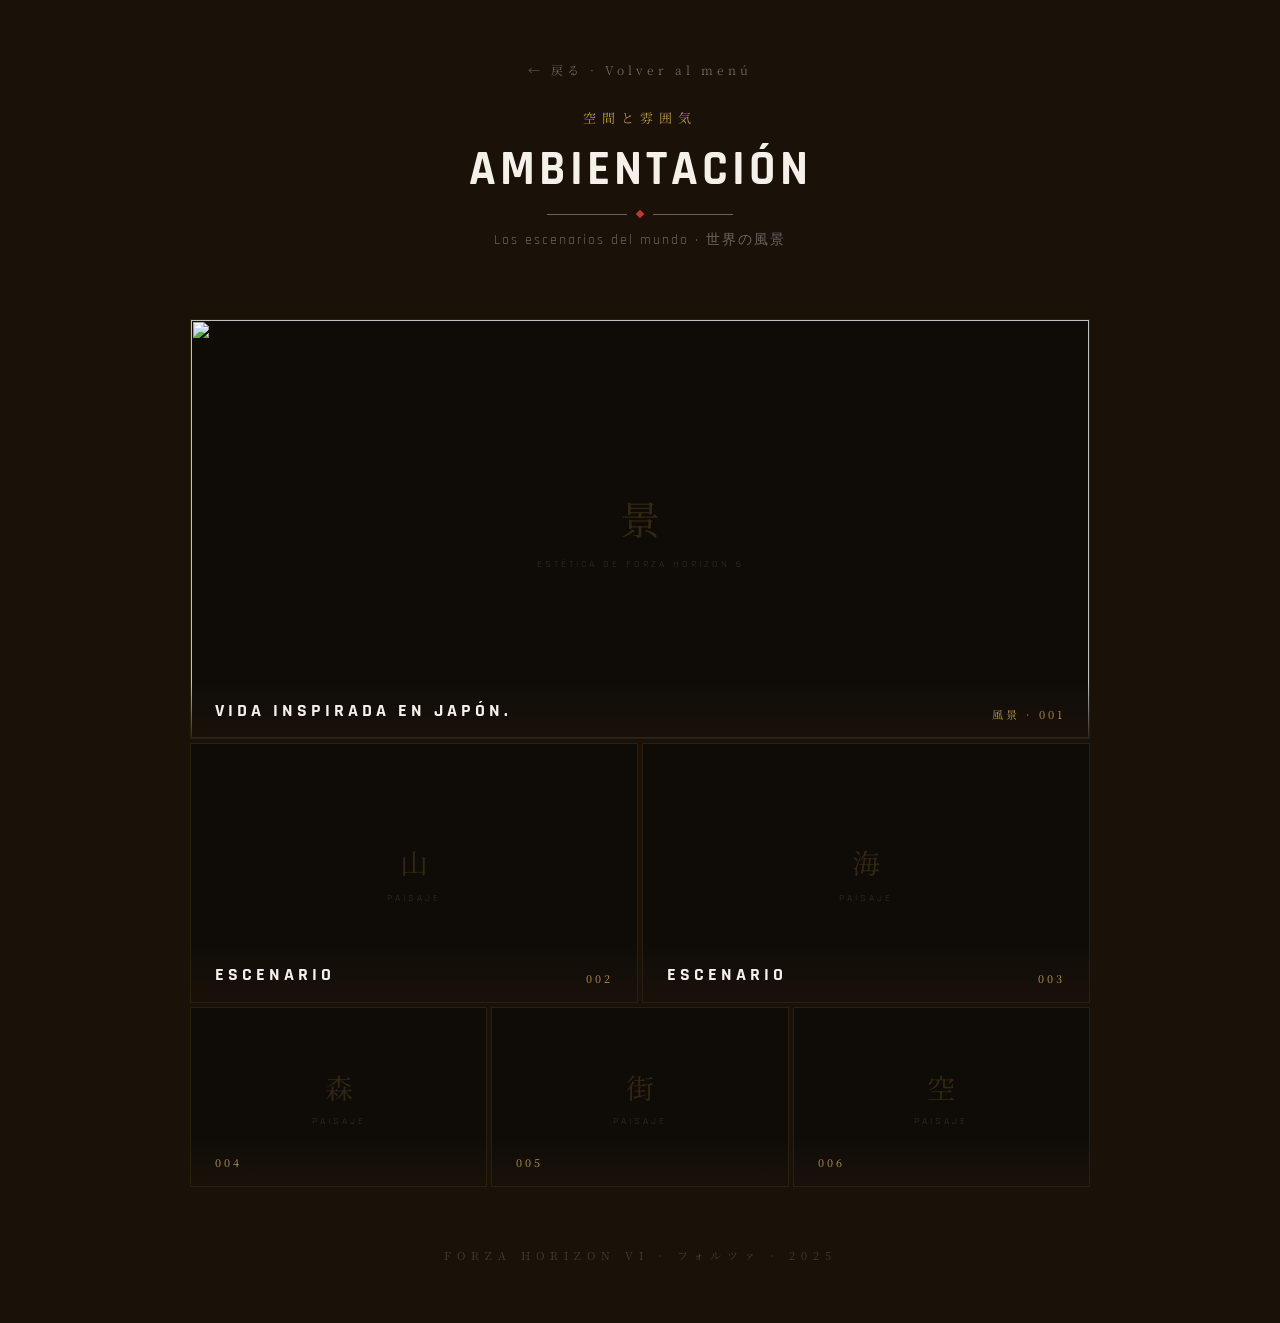
==== ambientacion.html @ 04dd10de "Subida de archivos nuevos y modificaciones en los archivos existentes para el proyecto de lenguaje d" ====
<!DOCTYPE html>
<html lang="es">
<head>
  <meta charset="UTF-8">
  <meta name="viewport" content="width=device-width, initial-scale=1.0">
  <title>Ambientación · Forza Horizon 6</title>
  <link href="https://fonts.googleapis.com/css2?family=Noto+Serif+JP:wght@300;400;700&family=Rajdhani:wght@500;700&display=swap" rel="stylesheet">

  <style>

    /* ── RESET BÁSICO ── */
    * {
      margin: 0;
      padding: 0;
      box-sizing: border-box;
    }

    /* ── VARIABLES DE COLOR ── */
    :root {
      --negro:  #1a1209;
      --papel:  #f5f0e8;
      --rojo:   #c0392b;
      --dorado: #b8963e;
      --gris:   #6b6560;
    }

    /* ── BODY ── */
    body {
      font-family: 'Rajdhani', sans-serif;
      background-color: var(--negro);
      min-height: 100vh;
      padding: 60px 20px;
    }

    /* ══════════════════════════════
       CABECERA
    ══════════════════════════════ */

    header {
      text-align: center;
      margin-bottom: 70px;
    }

    .volver {
      display: inline-block;
      font-family: 'Noto Serif JP', serif;
      font-size: 12px;
      letter-spacing: 4px;
      color: var(--gris);
      text-decoration: none;
      margin-bottom: 30px;
      transition: color 0.3s;
    }

    .volver:hover {
      color: var(--dorado);
    }

    .subtitulo-jp {
      font-family: 'Noto Serif JP', serif;
      font-size: 13px;
      letter-spacing: 6px;
      color: var(--dorado);
      margin-bottom: 12px;
    }

    h1 {
      font-size: 48px;
      font-weight: 700;
      letter-spacing: 4px;
      color: var(--papel);
      margin-bottom: 10px;
    }

    .divisor {
      display: flex;
      align-items: center;
      justify-content: center;
      gap: 10px;
      margin-bottom: 14px;
    }

    .divisor-linea {
      width: 80px;
      height: 1px;
      background-color: var(--gris);
    }

    .divisor-rombo {
      width: 6px;
      height: 6px;
      background-color: var(--rojo);
      transform: rotate(45deg);
    }

    .tagline {
      font-size: 14px;
      letter-spacing: 2px;
      color: var(--gris);
    }

    /* ══════════════════════════════
       GALERÍA DE PAISAJES

       Estructura:
       - Una foto grande arriba (ancho completo)
       - Debajo: grid de fotos medianas
       - Cada foto tiene un título encima
    ══════════════════════════════ */

    .galeria {
      max-width: 900px;
      margin: 0 auto;
      display: flex;
      flex-direction: column;
      gap: 4px;
    }

    /* ── Foto destacada (ocupa todo el ancho) ── */
    .foto-grande {
      width: 100%;
      height: 420px;
      background-color: #0f0c08;
      border: 1px solid rgba(184, 150, 62, 0.15);
      display: flex;
      flex-direction: column;
      align-items: center;
      justify-content: center;
      gap: 12px;
      overflow: hidden;
      position: relative;
      transition: border-color 0.3s;
    }

    .foto-grande img {
        width: 100%;
        height: 100%;
        object-fit: cover;
        position: absolute;
        top: 0;
        left: 0;
    }
    .foto-grande:hover {
      border-color: rgba(184, 150, 62, 0.4);
    }

    /* Para imagen real: <img src="paisaje.jpg"> dentro de .foto-grande */
    .foto-grande img,
    .foto-media img,
    .foto-pequeña img {
      width: 100%;
      height: 100%;
      object-fit: cover;
    }

    /* Etiqueta superpuesta sobre la foto grande */
    .foto-etiqueta {
      position: absolute;
      bottom: 0;
      left: 0;
      right: 0;
      padding: 16px 24px;
      /* Gradiente oscuro para que se lea el texto sobre la foto */
      background: linear-gradient(to top, rgba(26, 18, 9, 0.9), transparent);
      display: flex;
      align-items: flex-end;
      justify-content: space-between;
    }

    .foto-titulo {
      font-size: 18px;
      font-weight: 700;
      letter-spacing: 4px;
      color: var(--papel);
      text-transform: uppercase;
    }

    .foto-titulo-jp {
      font-family: 'Noto Serif JP', serif;
      font-size: 11px;
      letter-spacing: 3px;
      color: var(--dorado);
    }

    /* ── Grid de fotos medianas (2 columnas) ── */
    .fila-doble {
      display: grid;
      grid-template-columns: 1fr 1fr;
      gap: 4px;
    }

    .foto-media {
      height: 260px;
      background-color: #0f0c08;
      border: 1px solid rgba(184, 150, 62, 0.15);
      display: flex;
      flex-direction: column;
      align-items: center;
      justify-content: center;
      gap: 10px;
      overflow: hidden;
      position: relative;
      transition: border-color 0.3s;
    }

    .foto-media:hover {
      border-color: rgba(184, 150, 62, 0.4);
    }

    /* ── Grid de fotos pequeñas (3 columnas) ── */
    .fila-triple {
      display: grid;
      grid-template-columns: 1fr 1fr 1fr;
      gap: 4px;
    }

    .foto-pequeña {
      height: 180px;
      background-color: #0f0c08;
      border: 1px solid rgba(184, 150, 62, 0.15);
      display: flex;
      flex-direction: column;
      align-items: center;
      justify-content: center;
      gap: 8px;
      overflow: hidden;
      position: relative;
      transition: border-color 0.3s;
    }

    .foto-pequeña:hover {
      border-color: rgba(184, 150, 62, 0.4);
    }

    /* ── Placeholders (se eliminan cuando pongas imagen real) ── */
    .placeholder-kanji {
      font-family: 'Noto Serif JP', serif;
      font-size: 40px;
      color: rgba(184, 150, 62, 0.2);
    }

    .foto-media .placeholder-kanji,
    .foto-pequeña .placeholder-kanji {
      font-size: 28px;
    }

    .placeholder-texto {
      font-size: 10px;
      letter-spacing: 3px;
      color: rgba(245, 240, 232, 0.15);
      text-transform: uppercase;
    }

    /* ══════════════════════════════
       PIE DE PÁGINA
    ══════════════════════════════ */

    footer {
      text-align: center;
      margin-top: 60px;
      font-family: 'Noto Serif JP', serif;
      font-size: 11px;
      letter-spacing: 6px;
      color: rgba(107, 101, 96, 0.5);
    }

  </style>
</head>
<body>

  <!-- ── CABECERA ── -->
  <header>
    <a class="volver" href="menu.html">← 戻る · Volver al menú</a>
    <p class="subtitulo-jp">空間と雰囲気</p>
    <h1>AMBIENTACIÓN</h1>
    <div class="divisor">
      <div class="divisor-linea"></div>
      <div class="divisor-rombo"></div>
      <div class="divisor-linea"></div>
    </div>
    <p class="tagline">Los escenarios del mundo · 世界の風景</p>
  </header>

  <!-- ── GALERÍA ── -->
  <div class="galeria">

    <!-- FOTO GRANDE DESTACADA -->
    <div class="foto-grande">
      <img src="/resources/PreviewCover_Ambientacion.jpg">
      <span class="placeholder-kanji">景</span>
      <span class="placeholder-texto">Estética de Forza Horizon 6</span>
      <div class="foto-etiqueta">
        <span class="foto-titulo">Vida inspirada en japón.</span>
        <span class="foto-titulo-jp">風景 · 001</span>
      </div>
    </div>

    <!-- FILA DE DOS FOTOS MEDIANAS -->
    <div class="fila-doble">

      <div class="foto-media">
        <span class="placeholder-kanji">山</span>
        <span class="placeholder-texto">Paisaje</span>
        <div class="foto-etiqueta">
          <span class="foto-titulo">Escenario</span>
          <span class="foto-titulo-jp">002</span>
        </div>
      </div>

      <div class="foto-media">
        <span class="placeholder-kanji">海</span>
        <span class="placeholder-texto">Paisaje</span>
        <div class="foto-etiqueta">
          <span class="foto-titulo">Escenario</span>
          <span class="foto-titulo-jp">003</span>
        </div>
      </div>

    </div>

    <!-- FILA DE TRES FOTOS PEQUEÑAS -->
    <div class="fila-triple">

      <div class="foto-pequeña">
        <span class="placeholder-kanji">森</span>
        <span class="placeholder-texto">Paisaje</span>
        <div class="foto-etiqueta">
          <span class="foto-titulo-jp">004</span>
        </div>
      </div>

      <div class="foto-pequeña">
        <span class="placeholder-kanji">街</span>
        <span class="placeholder-texto">Paisaje</span>
        <div class="foto-etiqueta">
          <span class="foto-titulo-jp">005</span>
        </div>
      </div>

      <div class="foto-pequeña">
        <span class="placeholder-kanji">空</span>
        <span class="placeholder-texto">Paisaje</span>
        <div class="foto-etiqueta">
          <span class="foto-titulo-jp">006</span>
        </div>
      </div>

    </div>

  </div>

  <!-- ── PIE ── -->
  <footer>FORZA HORIZON VI · フォルツァ · 2025</footer>

</body>
</html>
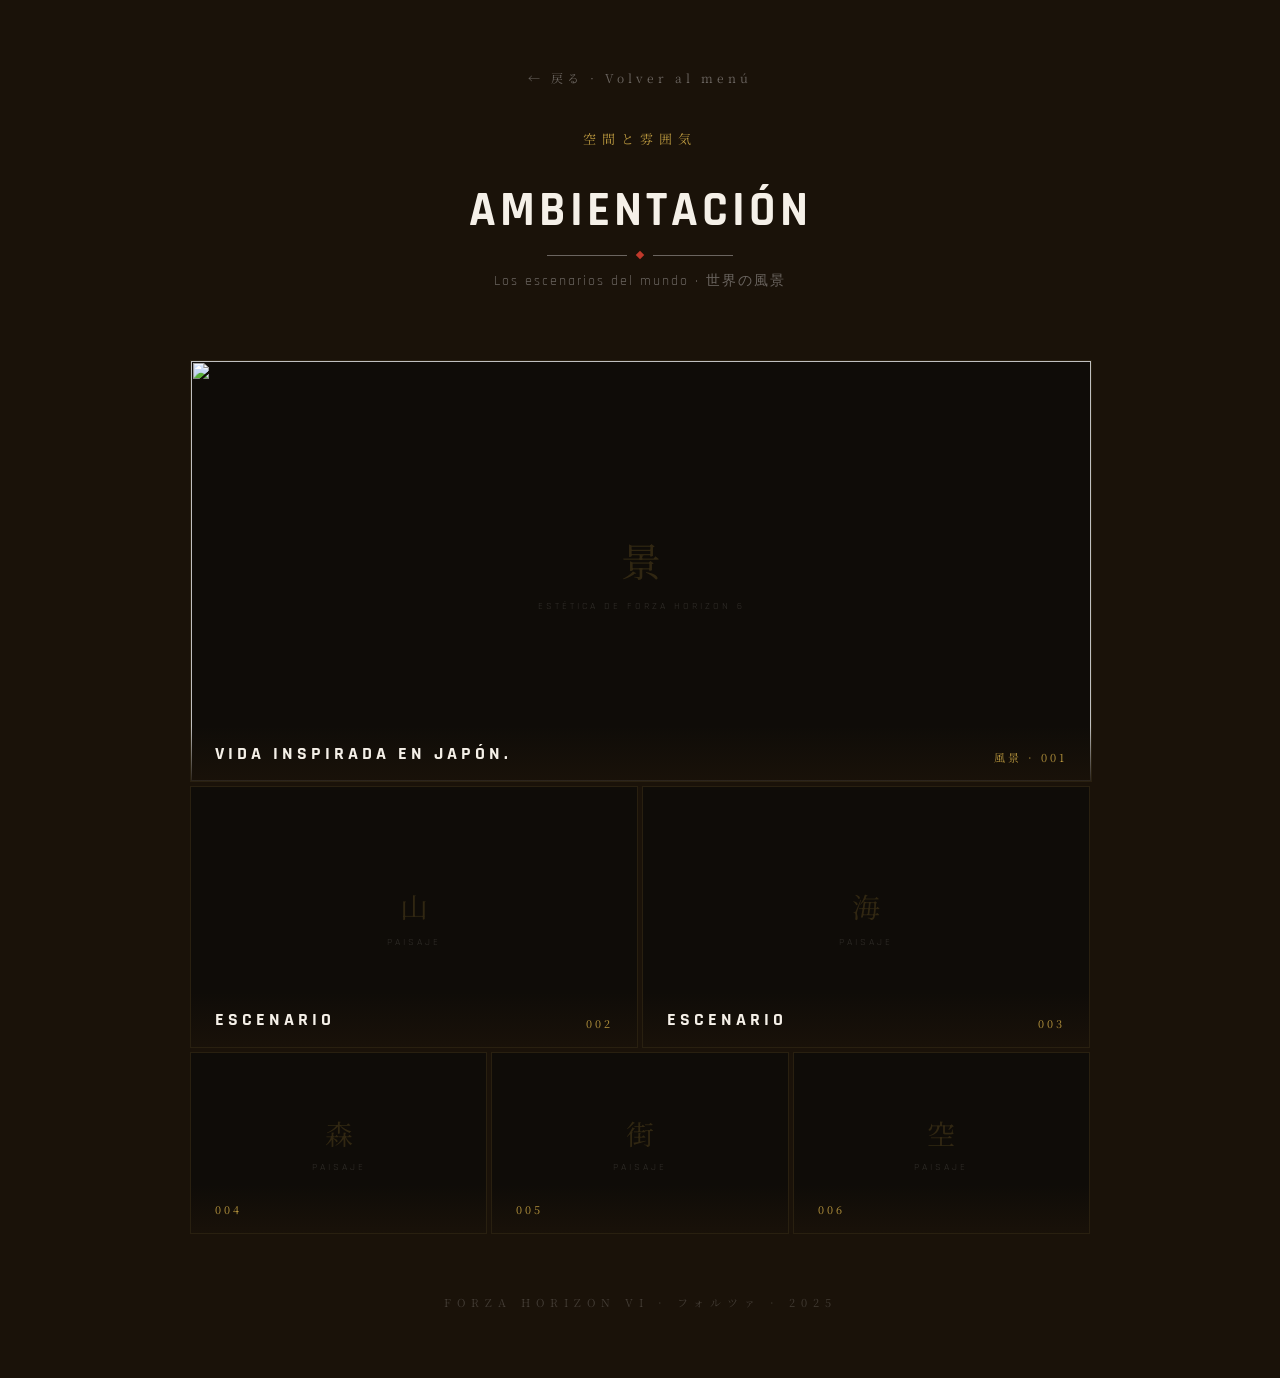
==== commit 0df3a40a: "Pongo el estilo" ====
--- a/ambientacion.html
+++ b/ambientacion.html
@@ -5,266 +5,10 @@
   <meta name="viewport" content="width=device-width, initial-scale=1.0">
   <title>Ambientación · Forza Horizon 6</title>
   <link href="https://fonts.googleapis.com/css2?family=Noto+Serif+JP:wght@300;400;700&family=Rajdhani:wght@500;700&display=swap" rel="stylesheet">
+  
+  <!-- *** ESTILOS: ambientacion.css *** -->
+  <link rel="stylesheet" href="ambientacion.css">
 
-  <style>
-
-    /* ── RESET BÁSICO ── */
-    * {
-      margin: 0;
-      padding: 0;
-      box-sizing: border-box;
-    }
-
-    /* ── VARIABLES DE COLOR ── */
-    :root {
-      --negro:  #1a1209;
-      --papel:  #f5f0e8;
-      --rojo:   #c0392b;
-      --dorado: #b8963e;
-      --gris:   #6b6560;
-    }
-
-    /* ── BODY ── */
-    body {
-      font-family: 'Rajdhani', sans-serif;
-      background-color: var(--negro);
-      min-height: 100vh;
-      padding: 60px 20px;
-    }
-
-    /* ══════════════════════════════
-       CABECERA
-    ══════════════════════════════ */
-
-    header {
-      text-align: center;
-      margin-bottom: 70px;
-    }
-
-    .volver {
-      display: inline-block;
-      font-family: 'Noto Serif JP', serif;
-      font-size: 12px;
-      letter-spacing: 4px;
-      color: var(--gris);
-      text-decoration: none;
-      margin-bottom: 30px;
-      transition: color 0.3s;
-    }
-
-    .volver:hover {
-      color: var(--dorado);
-    }
-
-    .subtitulo-jp {
-      font-family: 'Noto Serif JP', serif;
-      font-size: 13px;
-      letter-spacing: 6px;
-      color: var(--dorado);
-      margin-bottom: 12px;
-    }
-
-    h1 {
-      font-size: 48px;
-      font-weight: 700;
-      letter-spacing: 4px;
-      color: var(--papel);
-      margin-bottom: 10px;
-    }
-
-    .divisor {
-      display: flex;
-      align-items: center;
-      justify-content: center;
-      gap: 10px;
-      margin-bottom: 14px;
-    }
-
-    .divisor-linea {
-      width: 80px;
-      height: 1px;
-      background-color: var(--gris);
-    }
-
-    .divisor-rombo {
-      width: 6px;
-      height: 6px;
-      background-color: var(--rojo);
-      transform: rotate(45deg);
-    }
-
-    .tagline {
-      font-size: 14px;
-      letter-spacing: 2px;
-      color: var(--gris);
-    }
-
-    /* ══════════════════════════════
-       GALERÍA DE PAISAJES
-
-       Estructura:
-       - Una foto grande arriba (ancho completo)
-       - Debajo: grid de fotos medianas
-       - Cada foto tiene un título encima
-    ══════════════════════════════ */
-
-    .galeria {
-      max-width: 900px;
-      margin: 0 auto;
-      display: flex;
-      flex-direction: column;
-      gap: 4px;
-    }
-
-    /* ── Foto destacada (ocupa todo el ancho) ── */
-    .foto-grande {
-      width: 100%;
-      height: 420px;
-      background-color: #0f0c08;
-      border: 1px solid rgba(184, 150, 62, 0.15);
-      display: flex;
-      flex-direction: column;
-      align-items: center;
-      justify-content: center;
-      gap: 12px;
-      overflow: hidden;
-      position: relative;
-      transition: border-color 0.3s;
-    }
-
-    .foto-grande img {
-        width: 100%;
-        height: 100%;
-        object-fit: cover;
-        position: absolute;
-        top: 0;
-        left: 0;
-    }
-    .foto-grande:hover {
-      border-color: rgba(184, 150, 62, 0.4);
-    }
-
-    /* Para imagen real: <img src="paisaje.jpg"> dentro de .foto-grande */
-    .foto-grande img,
-    .foto-media img,
-    .foto-pequeña img {
-      width: 100%;
-      height: 100%;
-      object-fit: cover;
-    }
-
-    /* Etiqueta superpuesta sobre la foto grande */
-    .foto-etiqueta {
-      position: absolute;
-      bottom: 0;
-      left: 0;
-      right: 0;
-      padding: 16px 24px;
-      /* Gradiente oscuro para que se lea el texto sobre la foto */
-      background: linear-gradient(to top, rgba(26, 18, 9, 0.9), transparent);
-      display: flex;
-      align-items: flex-end;
-      justify-content: space-between;
-    }
-
-    .foto-titulo {
-      font-size: 18px;
-      font-weight: 700;
-      letter-spacing: 4px;
-      color: var(--papel);
-      text-transform: uppercase;
-    }
-
-    .foto-titulo-jp {
-      font-family: 'Noto Serif JP', serif;
-      font-size: 11px;
-      letter-spacing: 3px;
-      color: var(--dorado);
-    }
-
-    /* ── Grid de fotos medianas (2 columnas) ── */
-    .fila-doble {
-      display: grid;
-      grid-template-columns: 1fr 1fr;
-      gap: 4px;
-    }
-
-    .foto-media {
-      height: 260px;
-      background-color: #0f0c08;
-      border: 1px solid rgba(184, 150, 62, 0.15);
-      display: flex;
-      flex-direction: column;
-      align-items: center;
-      justify-content: center;
-      gap: 10px;
-      overflow: hidden;
-      position: relative;
-      transition: border-color 0.3s;
-    }
-
-    .foto-media:hover {
-      border-color: rgba(184, 150, 62, 0.4);
-    }
-
-    /* ── Grid de fotos pequeñas (3 columnas) ── */
-    .fila-triple {
-      display: grid;
-      grid-template-columns: 1fr 1fr 1fr;
-      gap: 4px;
-    }
-
-    .foto-pequeña {
-      height: 180px;
-      background-color: #0f0c08;
-      border: 1px solid rgba(184, 150, 62, 0.15);
-      display: flex;
-      flex-direction: column;
-      align-items: center;
-      justify-content: center;
-      gap: 8px;
-      overflow: hidden;
-      position: relative;
-      transition: border-color 0.3s;
-    }
-
-    .foto-pequeña:hover {
-      border-color: rgba(184, 150, 62, 0.4);
-    }
-
-    /* ── Placeholders (se eliminan cuando pongas imagen real) ── */
-    .placeholder-kanji {
-      font-family: 'Noto Serif JP', serif;
-      font-size: 40px;
-      color: rgba(184, 150, 62, 0.2);
-    }
-
-    .foto-media .placeholder-kanji,
-    .foto-pequeña .placeholder-kanji {
-      font-size: 28px;
-    }
-
-    .placeholder-texto {
-      font-size: 10px;
-      letter-spacing: 3px;
-      color: rgba(245, 240, 232, 0.15);
-      text-transform: uppercase;
-    }
-
-    /* ══════════════════════════════
-       PIE DE PÁGINA
-    ══════════════════════════════ */
-
-    footer {
-      text-align: center;
-      margin-top: 60px;
-      font-family: 'Noto Serif JP', serif;
-      font-size: 11px;
-      letter-spacing: 6px;
-      color: rgba(107, 101, 96, 0.5);
-    }
-
-  </style>
 </head>
 <body>
 
--- a/ambientacion.css
+++ b/ambientacion.css
@@ -0,0 +1,259 @@
+  <style>
+
+    /* ── RESET BÁSICO ── */
+    * {
+      margin: 0;
+      padding: 0;
+      box-sizing: border-box;
+    }
+
+    /* ── VARIABLES DE COLOR ── */
+    :root {
+      --negro:  #1a1209;
+      --papel:  #f5f0e8;
+      --rojo:   #c0392b;
+      --dorado: #b8963e;
+      --gris:   #6b6560;
+    }
+
+    /* ── BODY ── */
+    body {
+      font-family: 'Rajdhani', sans-serif;
+      background-color: var(--negro);
+      min-height: 100vh;
+      padding: 60px 20px;
+    }
+
+    /* ══════════════════════════════
+       CABECERA
+    ══════════════════════════════ */
+
+    header {
+      text-align: center;
+      margin-bottom: 70px;
+    }
+
+    .volver {
+      display: inline-block;
+      font-family: 'Noto Serif JP', serif;
+      font-size: 12px;
+      letter-spacing: 4px;
+      color: var(--gris);
+      text-decoration: none;
+      margin-bottom: 30px;
+      transition: color 0.3s;
+    }
+
+    .volver:hover {
+      color: var(--dorado);
+    }
+
+    .subtitulo-jp {
+      font-family: 'Noto Serif JP', serif;
+      font-size: 13px;
+      letter-spacing: 6px;
+      color: var(--dorado);
+      margin-bottom: 12px;
+    }
+
+    h1 {
+      font-size: 48px;
+      font-weight: 700;
+      letter-spacing: 4px;
+      color: var(--papel);
+      margin-bottom: 10px;
+    }
+
+    .divisor {
+      display: flex;
+      align-items: center;
+      justify-content: center;
+      gap: 10px;
+      margin-bottom: 14px;
+    }
+
+    .divisor-linea {
+      width: 80px;
+      height: 1px;
+      background-color: var(--gris);
+    }
+
+    .divisor-rombo {
+      width: 6px;
+      height: 6px;
+      background-color: var(--rojo);
+      transform: rotate(45deg);
+    }
+
+    .tagline {
+      font-size: 14px;
+      letter-spacing: 2px;
+      color: var(--gris);
+    }
+
+    /* ══════════════════════════════
+       GALERÍA DE PAISAJES
+
+       Estructura:
+       - Una foto grande arriba (ancho completo)
+       - Debajo: grid de fotos medianas
+       - Cada foto tiene un título encima
+    ══════════════════════════════ */
+
+    .galeria {
+      max-width: 900px;
+      margin: 0 auto;
+      display: flex;
+      flex-direction: column;
+      gap: 4px;
+    }
+
+    /* ── Foto destacada (ocupa todo el ancho) ── */
+    .foto-grande {
+      width: 100%;
+      height: 420px;
+      background-color: #0f0c08;
+      border: 1px solid rgba(184, 150, 62, 0.15);
+      display: flex;
+      flex-direction: column;
+      align-items: center;
+      justify-content: center;
+      gap: 12px;
+      overflow: hidden;
+      position: relative;
+      transition: border-color 0.3s;
+    }
+
+    .foto-grande img {
+        width: 100%;
+        height: 100%;
+        object-fit: cover;
+        position: absolute;
+        top: 0;
+        left: 0;
+    }
+    .foto-grande:hover {
+      border-color: rgba(184, 150, 62, 0.4);
+    }
+
+    /* Para imagen real: <img src="paisaje.jpg"> dentro de .foto-grande */
+    .foto-grande img,
+    .foto-media img,
+    .foto-pequeña img {
+      width: 100%;
+      height: 100%;
+      object-fit: cover;
+    }
+
+    /* Etiqueta superpuesta sobre la foto grande */
+    .foto-etiqueta {
+      position: absolute;
+      bottom: 0;
+      left: 0;
+      right: 0;
+      padding: 16px 24px;
+      /* Gradiente oscuro para que se lea el texto sobre la foto */
+      background: linear-gradient(to top, rgba(26, 18, 9, 0.9), transparent);
+      display: flex;
+      align-items: flex-end;
+      justify-content: space-between;
+    }
+
+    .foto-titulo {
+      font-size: 18px;
+      font-weight: 700;
+      letter-spacing: 4px;
+      color: var(--papel);
+      text-transform: uppercase;
+    }
+
+    .foto-titulo-jp {
+      font-family: 'Noto Serif JP', serif;
+      font-size: 11px;
+      letter-spacing: 3px;
+      color: var(--dorado);
+    }
+
+    /* ── Grid de fotos medianas (2 columnas) ── */
+    .fila-doble {
+      display: grid;
+      grid-template-columns: 1fr 1fr;
+      gap: 4px;
+    }
+
+    .foto-media {
+      height: 260px;
+      background-color: #0f0c08;
+      border: 1px solid rgba(184, 150, 62, 0.15);
+      display: flex;
+      flex-direction: column;
+      align-items: center;
+      justify-content: center;
+      gap: 10px;
+      overflow: hidden;
+      position: relative;
+      transition: border-color 0.3s;
+    }
+
+    .foto-media:hover {
+      border-color: rgba(184, 150, 62, 0.4);
+    }
+
+    /* ── Grid de fotos pequeñas (3 columnas) ── */
+    .fila-triple {
+      display: grid;
+      grid-template-columns: 1fr 1fr 1fr;
+      gap: 4px;
+    }
+
+    .foto-pequeña {
+      height: 180px;
+      background-color: #0f0c08;
+      border: 1px solid rgba(184, 150, 62, 0.15);
+      display: flex;
+      flex-direction: column;
+      align-items: center;
+      justify-content: center;
+      gap: 8px;
+      overflow: hidden;
+      position: relative;
+      transition: border-color 0.3s;
+    }
+
+    .foto-pequeña:hover {
+      border-color: rgba(184, 150, 62, 0.4);
+    }
+
+    /* ── Placeholders (se eliminan cuando pongas imagen real) ── */
+    .placeholder-kanji {
+      font-family: 'Noto Serif JP', serif;
+      font-size: 40px;
+      color: rgba(184, 150, 62, 0.2);
+    }
+
+    .foto-media .placeholder-kanji,
+    .foto-pequeña .placeholder-kanji {
+      font-size: 28px;
+    }
+
+    .placeholder-texto {
+      font-size: 10px;
+      letter-spacing: 3px;
+      color: rgba(245, 240, 232, 0.15);
+      text-transform: uppercase;
+    }
+
+    /* ══════════════════════════════
+       PIE DE PÁGINA
+    ══════════════════════════════ */
+
+    footer {
+      text-align: center;
+      margin-top: 60px;
+      font-family: 'Noto Serif JP', serif;
+      font-size: 11px;
+      letter-spacing: 6px;
+      color: rgba(107, 101, 96, 0.5);
+    }
+
+  </style>
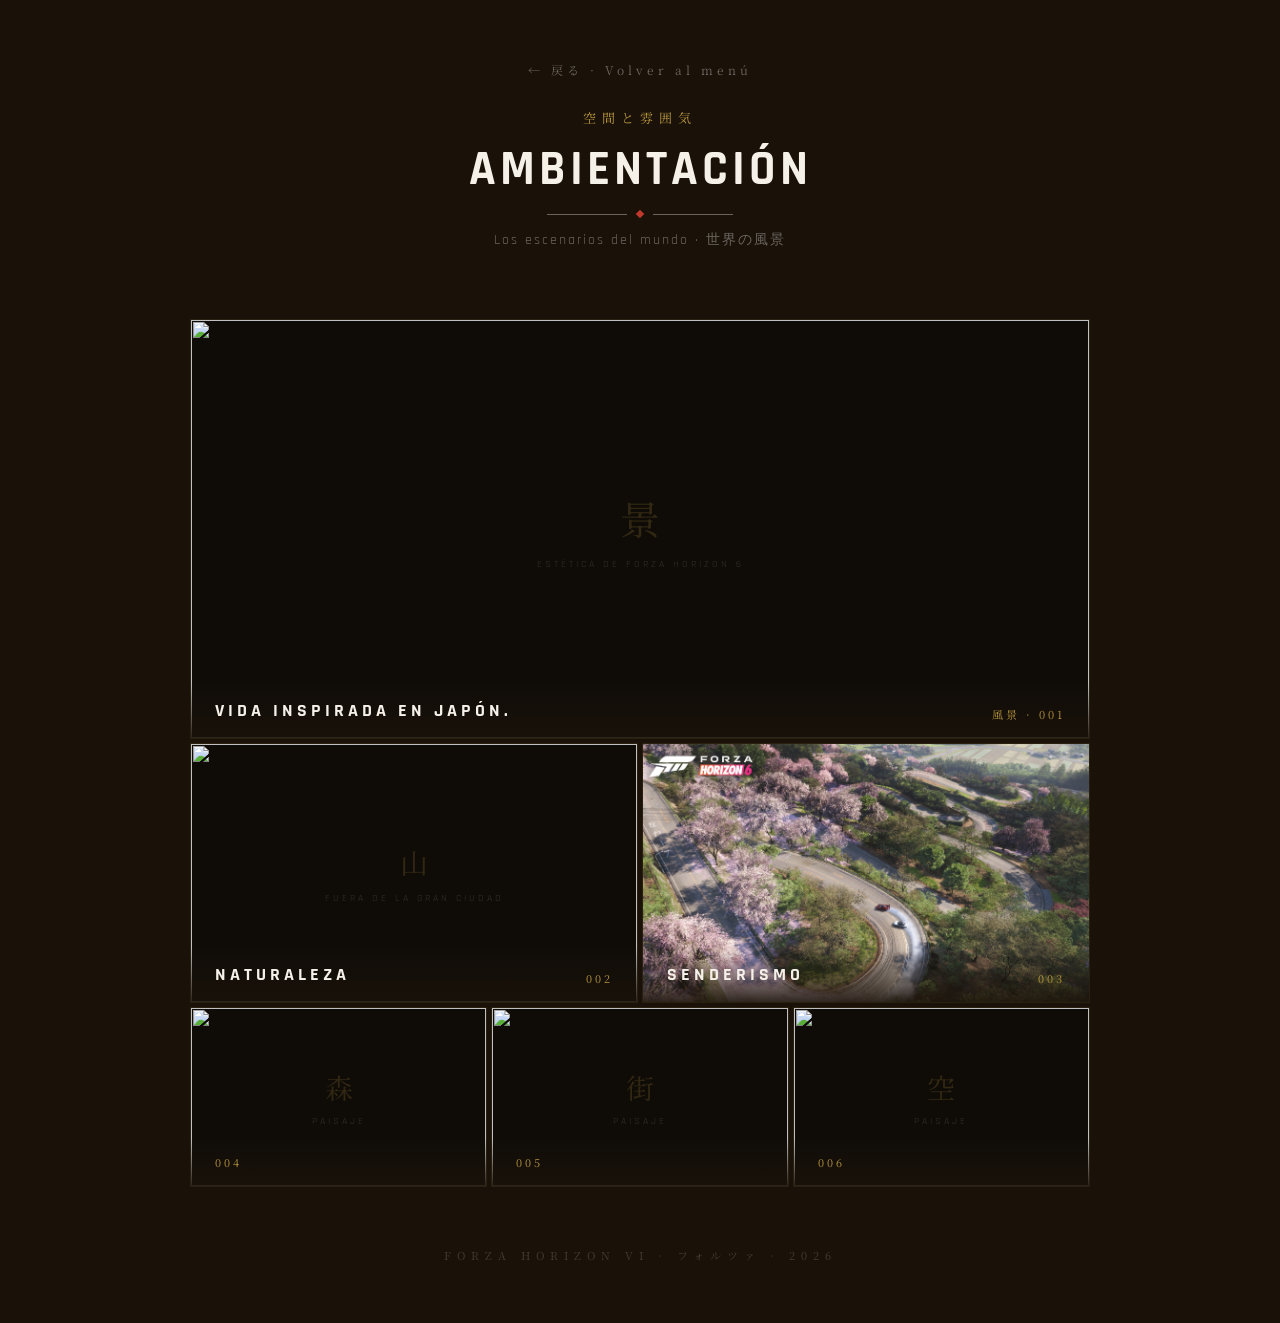
==== commit 41e29ebf: "Archivo de ambientación para Forza Horizon VI agregado, con nuevas imágenes de paisajes y calles, y " ====
--- a/ambientacion.html
+++ b/ambientacion.html
@@ -5,10 +5,276 @@
   <meta name="viewport" content="width=device-width, initial-scale=1.0">
   <title>Ambientación · Forza Horizon 6</title>
   <link href="https://fonts.googleapis.com/css2?family=Noto+Serif+JP:wght@300;400;700&family=Rajdhani:wght@500;700&display=swap" rel="stylesheet">
-  
-  <!-- *** ESTILOS: ambientacion.css *** -->
-  <link rel="stylesheet" href="ambientacion.css">
-
+
+  <style>
+
+    /* ── RESET BÁSICO ── */
+    * {
+      margin: 0;
+      padding: 0;
+      box-sizing: border-box;
+    }
+
+    /* ── VARIABLES DE COLOR ── */
+    :root {
+      --negro:  #1a1209;
+      --papel:  #f5f0e8;
+      --rojo:   #c0392b;
+      --dorado: #b8963e;
+      --gris:   #6b6560;
+    }
+
+    /* ── BODY ── */
+    body {
+      font-family: 'Rajdhani', sans-serif;
+      background-color: var(--negro);
+      min-height: 100vh;
+      padding: 60px 20px;
+    }
+
+    /* ══════════════════════════════
+       CABECERA
+    ══════════════════════════════ */
+
+    header {
+      text-align: center;
+      margin-bottom: 70px;
+    }
+
+    .volver {
+      display: inline-block;
+      font-family: 'Noto Serif JP', serif;
+      font-size: 12px;
+      letter-spacing: 4px;
+      color: var(--gris);
+      text-decoration: none;
+      margin-bottom: 30px;
+      transition: color 0.3s;
+    }
+
+    .volver:hover {
+      color: var(--dorado);
+    }
+
+    .subtitulo-jp {
+      font-family: 'Noto Serif JP', serif;
+      font-size: 13px;
+      letter-spacing: 6px;
+      color: var(--dorado);
+      margin-bottom: 12px;
+    }
+
+    h1 {
+      font-size: 48px;
+      font-weight: 700;
+      letter-spacing: 4px;
+      color: var(--papel);
+      margin-bottom: 10px;
+    }
+
+    .divisor {
+      display: flex;
+      align-items: center;
+      justify-content: center;
+      gap: 10px;
+      margin-bottom: 14px;
+    }
+
+    .divisor-linea {
+      width: 80px;
+      height: 1px;
+      background-color: var(--gris);
+    }
+
+    .divisor-rombo {
+      width: 6px;
+      height: 6px;
+      background-color: var(--rojo);
+      transform: rotate(45deg);
+    }
+
+    .tagline {
+      font-size: 14px;
+      letter-spacing: 2px;
+      color: var(--gris);
+    }
+
+    /* ══════════════════════════════
+       GALERÍA DE PAISAJES
+
+       Estructura:
+       - Una foto grande arriba (ancho completo)
+       - Debajo: grid de fotos medianas
+       - Cada foto tiene un título encima
+    ══════════════════════════════ */
+
+    .galeria {
+      max-width: 900px;
+      margin: 0 auto;
+      display: flex;
+      flex-direction: column;
+      gap: 4px;
+    }
+
+    /* ── Foto destacada (ocupa todo el ancho) ── */
+    .foto-grande {
+      width: 100%;
+      height: 420px;
+      background-color: #0f0c08;
+      border: 1px solid rgba(184, 150, 62, 0.15);
+      display: flex;
+      flex-direction: column;
+      align-items: center;
+      justify-content: center;
+      gap: 12px;
+      overflow: hidden;
+      position: relative;
+      transition: border-color 0.3s;
+    }
+
+    .foto-grande img {
+        width: 100%;
+        height: 100%;
+        object-fit: cover;
+        position: absolute;
+        top: 0;
+        left: 0;
+    }
+    .foto-grande:hover {
+      border-color: rgba(184, 150, 62, 0.4);
+    }
+
+
+    /* Etiqueta superpuesta sobre la foto grande */
+    .foto-etiqueta {
+      position: absolute;
+      bottom: 0;
+      left: 0;
+      right: 0;
+      padding: 16px 24px;
+      /* Gradiente oscuro para que se lea el texto sobre la foto */
+      background: linear-gradient(to top, rgba(26, 18, 9, 0.9), transparent);
+      display: flex;
+      align-items: flex-end;
+      justify-content: space-between;
+    }
+
+    .foto-titulo {
+      font-size: 18px;
+      font-weight: 700;
+      letter-spacing: 4px;
+      color: var(--papel);
+      text-transform: uppercase;
+    }
+
+    .foto-titulo-jp {
+      font-family: 'Noto Serif JP', serif;
+      font-size: 11px;
+      letter-spacing: 3px;
+      color: var(--dorado);
+    }
+
+    /* ── Grid de fotos medianas (2 columnas) ── */
+    .fila-doble {
+      display: grid;
+      grid-template-columns: 1fr 1fr;
+      gap: 4px;
+    }
+
+    .foto-media {
+    height: 260px;
+    background-color: #0f0c08;
+    border: 1px solid rgba(184, 150, 62, 0.15);
+    display: flex;
+    flex-direction: column;
+    align-items: center;
+    justify-content: center;
+    gap: 10px;
+    overflow: hidden;
+    position: relative; 
+    transition: border-color 0.3s;
+    }
+
+    .foto-media img {
+      width: 100%;
+      height: 100%;
+      object-fit: cover;
+      position: absolute;
+      top: 0;
+      left: 0;
+    }
+
+    .foto-media:hover {
+      border-color: rgba(184, 150, 62, 0.4);
+    }
+
+    /* ── Grid de fotos pequeñas (3 columnas) ── */
+    .fila-triple {
+      display: grid;
+      grid-template-columns: 1fr 1fr 1fr;
+      gap: 4px;
+    }
+
+    .foto-pequeña {
+      height: 180px;
+      background-color: #0f0c08;
+      border: 1px solid rgba(184, 150, 62, 0.15);
+      display: flex;
+      flex-direction: column;
+      align-items: center;
+      justify-content: center;
+      gap: 8px;
+      overflow: hidden;
+      position: relative;
+      transition: border-color 0.3s;
+    }
+
+    .foto-pequeña img {
+      width: 100%;
+      height: 100%;
+      object-fit: cover;
+      position: absolute;
+      top: 0;
+      left: 0;
+    }
+
+    .foto-pequeña:hover {
+      border-color: rgba(184, 150, 62, 0.4);
+    }
+
+    /* ── Placeholders (se eliminan cuando pongas imagen real) ── */
+    .placeholder-kanji {
+      font-family: 'Noto Serif JP', serif;
+      font-size: 40px;
+      color: rgba(184, 150, 62, 0.2);
+    }
+
+    .foto-media .placeholder-kanji,
+    .foto-pequeña .placeholder-kanji {
+      font-size: 28px;
+    }
+
+    .placeholder-texto {
+      font-size: 10px;
+      letter-spacing: 3px;
+      color: rgba(245, 240, 232, 0.15);
+      text-transform: uppercase;
+    }
+
+    /* ══════════════════════════════
+       PIE DE PÁGINA
+    ══════════════════════════════ */
+
+    footer {
+      text-align: center;
+      margin-top: 60px;
+      font-family: 'Noto Serif JP', serif;
+      font-size: 11px;
+      letter-spacing: 6px;
+      color: rgba(107, 101, 96, 0.5);
+    }
+
+  </style>
 </head>
 <body>
 
@@ -30,7 +296,7 @@
 
     <!-- FOTO GRANDE DESTACADA -->
     <div class="foto-grande">
-      <img src="/resources/PreviewCover_Ambientacion.jpg">
+      <img src="resources/ambientacion/PreviewCover_Ambientacion.jpg">
       <span class="placeholder-kanji">景</span>
       <span class="placeholder-texto">Estética de Forza Horizon 6</span>
       <div class="foto-etiqueta">
@@ -43,19 +309,21 @@
     <div class="fila-doble">
 
       <div class="foto-media">
+        <img src="resources/ambientacion/Paisaje1.jpg">
         <span class="placeholder-kanji">山</span>
-        <span class="placeholder-texto">Paisaje</span>
-        <div class="foto-etiqueta">
-          <span class="foto-titulo">Escenario</span>
+        <span class="placeholder-texto">Fuera de la gran ciudad</span>
+        <div class="foto-etiqueta">
+          <span class="foto-titulo">Naturaleza</span>
           <span class="foto-titulo-jp">002</span>
         </div>
       </div>
 
       <div class="foto-media">
+        <img src="resources/ambientacion/CarreteraDrift.jpg">
         <span class="placeholder-kanji">海</span>
-        <span class="placeholder-texto">Paisaje</span>
-        <div class="foto-etiqueta">
-          <span class="foto-titulo">Escenario</span>
+        <span class="placeholder-texto">Calles de la ciudad</span>
+        <div class="foto-etiqueta">
+          <span class="foto-titulo">Senderismo</span>
           <span class="foto-titulo-jp">003</span>
         </div>
       </div>
@@ -66,6 +334,7 @@
     <div class="fila-triple">
 
       <div class="foto-pequeña">
+        <img src="resources/ambientacion/season2.jpg">
         <span class="placeholder-kanji">森</span>
         <span class="placeholder-texto">Paisaje</span>
         <div class="foto-etiqueta">
@@ -74,6 +343,7 @@
       </div>
 
       <div class="foto-pequeña">
+        <img src="resources/ambientacion/season3.jpg">
         <span class="placeholder-kanji">街</span>
         <span class="placeholder-texto">Paisaje</span>
         <div class="foto-etiqueta">
@@ -82,6 +352,7 @@
       </div>
 
       <div class="foto-pequeña">
+        <img src="resources/ambientacion/season4.jpg">
         <span class="placeholder-kanji">空</span>
         <span class="placeholder-texto">Paisaje</span>
         <div class="foto-etiqueta">
@@ -94,7 +365,7 @@
   </div>
 
   <!-- ── PIE ── -->
-  <footer>FORZA HORIZON VI · フォルツァ · 2025</footer>
+  <footer>FORZA HORIZON VI · フォルツァ · 2026</footer>
 
 </body>
 </html>
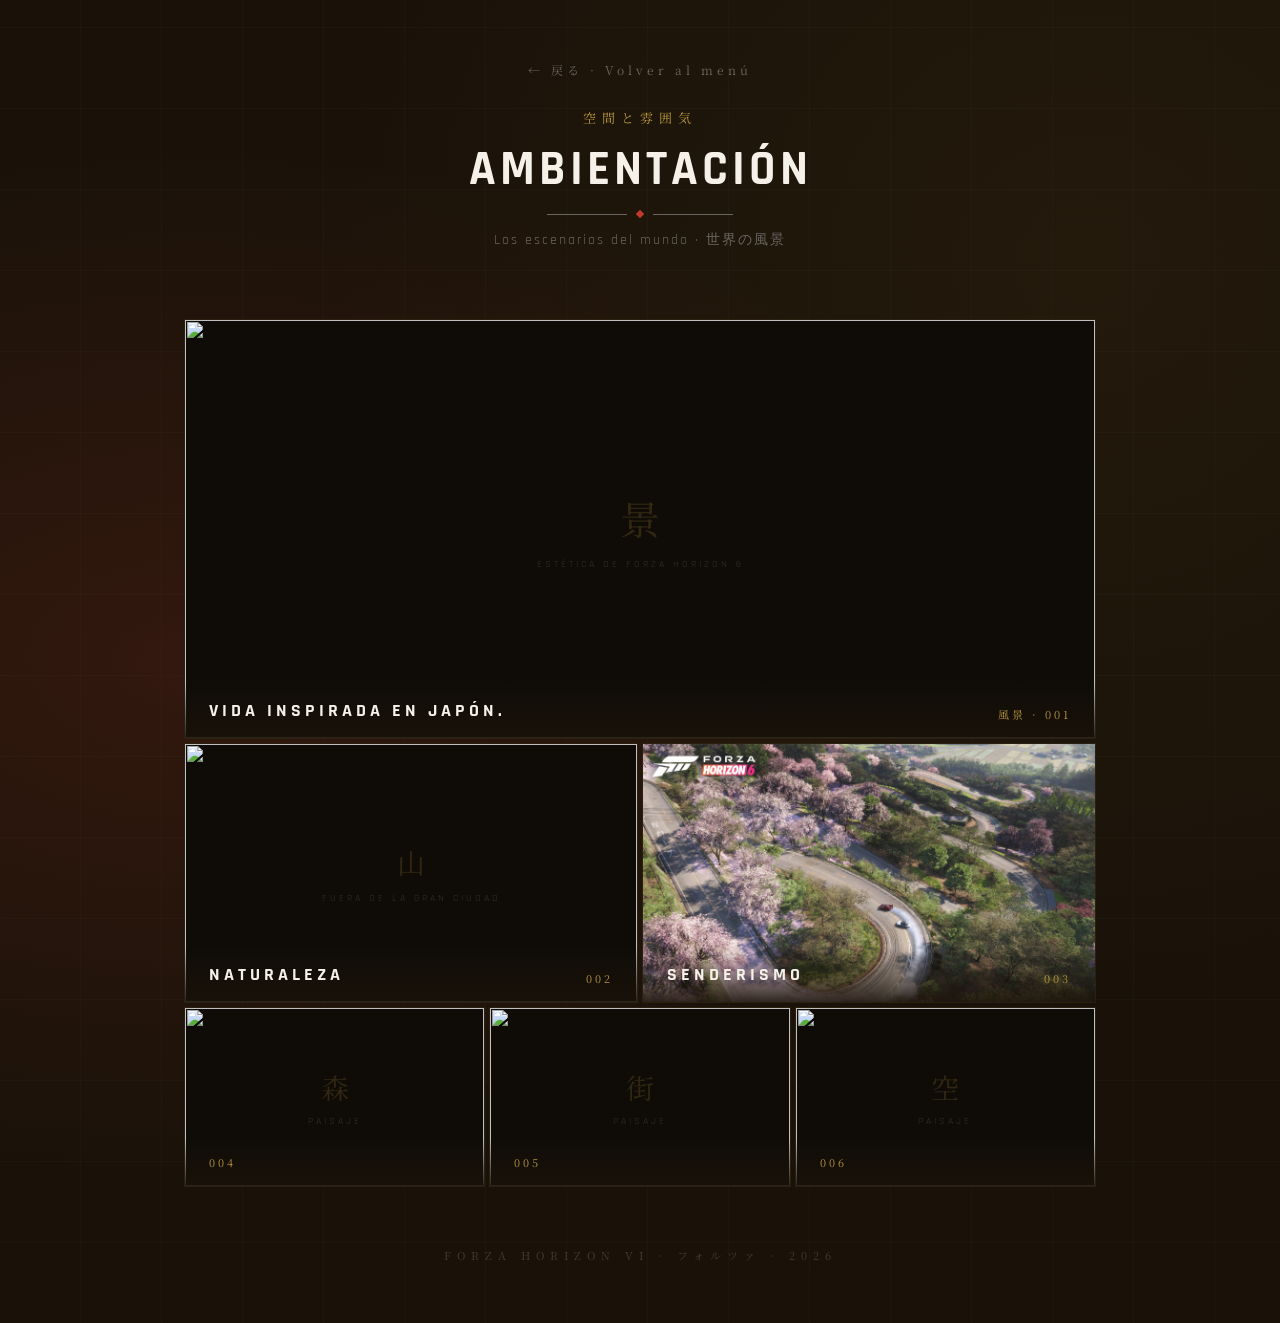
==== commit 3aacea23: "He añadido un archivo fondo.css para el fondo de la pagina, está aplicado en todos menos en ambienta" ====
--- a/ambientacion.html
+++ b/ambientacion.html
@@ -5,276 +5,11 @@
   <meta name="viewport" content="width=device-width, initial-scale=1.0">
   <title>Ambientación · Forza Horizon 6</title>
   <link href="https://fonts.googleapis.com/css2?family=Noto+Serif+JP:wght@300;400;700&family=Rajdhani:wght@500;700&display=swap" rel="stylesheet">
+  
 
-  <style>
+  <!-- *** ESTILOS: ambientacion.css *** -->
+  <link rel="stylesheet" href="ambientacion.css">
 
-    /* ── RESET BÁSICO ── */
-    * {
-      margin: 0;
-      padding: 0;
-      box-sizing: border-box;
-    }
-
-    /* ── VARIABLES DE COLOR ── */
-    :root {
-      --negro:  #1a1209;
-      --papel:  #f5f0e8;
-      --rojo:   #c0392b;
-      --dorado: #b8963e;
-      --gris:   #6b6560;
-    }
-
-    /* ── BODY ── */
-    body {
-      font-family: 'Rajdhani', sans-serif;
-      background-color: var(--negro);
-      min-height: 100vh;
-      padding: 60px 20px;
-    }
-
-    /* ══════════════════════════════
-       CABECERA
-    ══════════════════════════════ */
-
-    header {
-      text-align: center;
-      margin-bottom: 70px;
-    }
-
-    .volver {
-      display: inline-block;
-      font-family: 'Noto Serif JP', serif;
-      font-size: 12px;
-      letter-spacing: 4px;
-      color: var(--gris);
-      text-decoration: none;
-      margin-bottom: 30px;
-      transition: color 0.3s;
-    }
-
-    .volver:hover {
-      color: var(--dorado);
-    }
-
-    .subtitulo-jp {
-      font-family: 'Noto Serif JP', serif;
-      font-size: 13px;
-      letter-spacing: 6px;
-      color: var(--dorado);
-      margin-bottom: 12px;
-    }
-
-    h1 {
-      font-size: 48px;
-      font-weight: 700;
-      letter-spacing: 4px;
-      color: var(--papel);
-      margin-bottom: 10px;
-    }
-
-    .divisor {
-      display: flex;
-      align-items: center;
-      justify-content: center;
-      gap: 10px;
-      margin-bottom: 14px;
-    }
-
-    .divisor-linea {
-      width: 80px;
-      height: 1px;
-      background-color: var(--gris);
-    }
-
-    .divisor-rombo {
-      width: 6px;
-      height: 6px;
-      background-color: var(--rojo);
-      transform: rotate(45deg);
-    }
-
-    .tagline {
-      font-size: 14px;
-      letter-spacing: 2px;
-      color: var(--gris);
-    }
-
-    /* ══════════════════════════════
-       GALERÍA DE PAISAJES
-
-       Estructura:
-       - Una foto grande arriba (ancho completo)
-       - Debajo: grid de fotos medianas
-       - Cada foto tiene un título encima
-    ══════════════════════════════ */
-
-    .galeria {
-      max-width: 900px;
-      margin: 0 auto;
-      display: flex;
-      flex-direction: column;
-      gap: 4px;
-    }
-
-    /* ── Foto destacada (ocupa todo el ancho) ── */
-    .foto-grande {
-      width: 100%;
-      height: 420px;
-      background-color: #0f0c08;
-      border: 1px solid rgba(184, 150, 62, 0.15);
-      display: flex;
-      flex-direction: column;
-      align-items: center;
-      justify-content: center;
-      gap: 12px;
-      overflow: hidden;
-      position: relative;
-      transition: border-color 0.3s;
-    }
-
-    .foto-grande img {
-        width: 100%;
-        height: 100%;
-        object-fit: cover;
-        position: absolute;
-        top: 0;
-        left: 0;
-    }
-    .foto-grande:hover {
-      border-color: rgba(184, 150, 62, 0.4);
-    }
-
-
-    /* Etiqueta superpuesta sobre la foto grande */
-    .foto-etiqueta {
-      position: absolute;
-      bottom: 0;
-      left: 0;
-      right: 0;
-      padding: 16px 24px;
-      /* Gradiente oscuro para que se lea el texto sobre la foto */
-      background: linear-gradient(to top, rgba(26, 18, 9, 0.9), transparent);
-      display: flex;
-      align-items: flex-end;
-      justify-content: space-between;
-    }
-
-    .foto-titulo {
-      font-size: 18px;
-      font-weight: 700;
-      letter-spacing: 4px;
-      color: var(--papel);
-      text-transform: uppercase;
-    }
-
-    .foto-titulo-jp {
-      font-family: 'Noto Serif JP', serif;
-      font-size: 11px;
-      letter-spacing: 3px;
-      color: var(--dorado);
-    }
-
-    /* ── Grid de fotos medianas (2 columnas) ── */
-    .fila-doble {
-      display: grid;
-      grid-template-columns: 1fr 1fr;
-      gap: 4px;
-    }
-
-    .foto-media {
-    height: 260px;
-    background-color: #0f0c08;
-    border: 1px solid rgba(184, 150, 62, 0.15);
-    display: flex;
-    flex-direction: column;
-    align-items: center;
-    justify-content: center;
-    gap: 10px;
-    overflow: hidden;
-    position: relative; 
-    transition: border-color 0.3s;
-    }
-
-    .foto-media img {
-      width: 100%;
-      height: 100%;
-      object-fit: cover;
-      position: absolute;
-      top: 0;
-      left: 0;
-    }
-
-    .foto-media:hover {
-      border-color: rgba(184, 150, 62, 0.4);
-    }
-
-    /* ── Grid de fotos pequeñas (3 columnas) ── */
-    .fila-triple {
-      display: grid;
-      grid-template-columns: 1fr 1fr 1fr;
-      gap: 4px;
-    }
-
-    .foto-pequeña {
-      height: 180px;
-      background-color: #0f0c08;
-      border: 1px solid rgba(184, 150, 62, 0.15);
-      display: flex;
-      flex-direction: column;
-      align-items: center;
-      justify-content: center;
-      gap: 8px;
-      overflow: hidden;
-      position: relative;
-      transition: border-color 0.3s;
-    }
-
-    .foto-pequeña img {
-      width: 100%;
-      height: 100%;
-      object-fit: cover;
-      position: absolute;
-      top: 0;
-      left: 0;
-    }
-
-    .foto-pequeña:hover {
-      border-color: rgba(184, 150, 62, 0.4);
-    }
-
-    /* ── Placeholders (se eliminan cuando pongas imagen real) ── */
-    .placeholder-kanji {
-      font-family: 'Noto Serif JP', serif;
-      font-size: 40px;
-      color: rgba(184, 150, 62, 0.2);
-    }
-
-    .foto-media .placeholder-kanji,
-    .foto-pequeña .placeholder-kanji {
-      font-size: 28px;
-    }
-
-    .placeholder-texto {
-      font-size: 10px;
-      letter-spacing: 3px;
-      color: rgba(245, 240, 232, 0.15);
-      text-transform: uppercase;
-    }
-
-    /* ══════════════════════════════
-       PIE DE PÁGINA
-    ══════════════════════════════ */
-
-    footer {
-      text-align: center;
-      margin-top: 60px;
-      font-family: 'Noto Serif JP', serif;
-      font-size: 11px;
-      letter-spacing: 6px;
-      color: rgba(107, 101, 96, 0.5);
-    }
-
-  </style>
 </head>
 <body>
 
@@ -367,5 +102,33 @@
   <!-- ── PIE ── -->
   <footer>FORZA HORIZON VI · フォルツァ · 2026</footer>
 
+
+
+  <!-- SCRIPT: lightbox.js (para ampliar las fotos al hacer clic) ──  -->
+
+  <!-- LIGHTBOX: capa oscura con la imagen ampliada -->
+  <div id="lightbox" onclick="cerrarLightbox()">
+    <img id="lightbox-img">
+  </div>
+
+
+        <script>
+          // Añade el clic a todas las fotos de la galería
+          document.querySelectorAll('.foto-grande, .foto-media, .foto-pequeña').forEach(function(div) {  /* Esta linea busca todos los elementos con estas clases */
+            div.style.cursor = 'pointer';
+            div.addEventListener('click', function() { 
+              var img = this.querySelector('img');
+              if (img) {
+                document.getElementById('lightbox-img').src = img.src; /* Esta linea toma la imagen dentro del div que se ha clicado y la pone en el lightbox */
+                document.getElementById('lightbox').classList.add('activo'); /* Esta linea muestra el lightbox añadiendo la clase 'activo' que hace que el lightbox sea visible */
+              }
+            });
+          });
+
+          function cerrarLightbox() {
+            document.getElementById('lightbox').classList.remove('activo'); /* Esta linea oculta el lightbox quitando la clase 'activo' */
+          }
+        </script>
+
 </body>
 </html>
--- a/ambientacion.css
+++ b/ambientacion.css
@@ -0,0 +1,293 @@
+
+    /* ── RESET BÁSICO ── */
+    * {
+      margin: 0;
+      padding: 0;
+      box-sizing: border-box;
+    }
+
+    /* ── VARIABLES DE COLOR ── */
+    :root {
+      --negro:  #1a1209;
+      --papel:  #f5f0e8;
+      --rojo:   #c0392b;
+      --dorado: #b8963e;
+      --gris:   #6b6560;
+    }
+
+
+    /* ── BODY ── */
+    body {
+      font-family: 'Rajdhani', sans-serif;
+      background-color: var(--negro);
+      min-height: 100vh;
+      padding: 60px 20px;
+      width: 100%;
+      background-image:
+        radial-gradient(ellipse at 15% 50%, rgba(192, 57, 43, 0.15) 0%, transparent 55%),
+        radial-gradient(ellipse at 85% 20%, rgba(184, 150, 62, 0.06) 0%, transparent 50%),
+        repeating-linear-gradient(0deg, transparent, transparent 80px, rgba(255,255,255,0.04) 81px),
+        repeating-linear-gradient(90deg, transparent, transparent 80px, rgba(255,255,255,0.04) 81px);
+    }
+
+    /* ══════════════════════════════
+       CABECERA
+    ══════════════════════════════ */
+
+    header {
+      text-align: center;
+      margin-bottom: 70px;
+    }
+
+    .volver {
+      display: inline-block;
+      font-family: 'Noto Serif JP', serif;
+      font-size: 12px;
+      letter-spacing: 4px;
+      color: var(--gris);
+      text-decoration: none;
+      margin-bottom: 30px;
+      transition: color 0.3s;
+    }
+
+    .volver:hover {
+      color: var(--dorado);
+    }
+
+    .subtitulo-jp {
+      font-family: 'Noto Serif JP', serif;
+      font-size: 13px;
+      letter-spacing: 6px;
+      color: var(--dorado);
+      margin-bottom: 12px;
+    }
+
+    h1 {
+      font-size: 48px;
+      font-weight: 700;
+      letter-spacing: 4px;
+      color: var(--papel);
+      margin-bottom: 10px;
+    }
+
+    .divisor {
+      display: flex;
+      align-items: center;
+      justify-content: center;
+      gap: 10px;
+      margin-bottom: 14px;
+    }
+
+    .divisor-linea {
+      width: 80px;
+      height: 1px;
+      background-color: var(--gris);
+    }
+
+    .divisor-rombo {
+      width: 6px;
+      height: 6px;
+      background-color: var(--rojo);
+      transform: rotate(45deg);
+    }
+
+    .tagline {
+      font-size: 14px;
+      letter-spacing: 2px;
+      color: var(--gris);
+    }
+
+    /* ══════════════════════════════
+       GALERÍA DE PAISAJES
+    ══════════════════════════════ */
+
+    .galeria {
+      width: 80%;
+      padding: 0 40px;
+      margin: 0 auto;
+      display: flex;
+      flex-direction: column;
+      gap: 4px;
+    }
+
+    /* ── Foto destacada (ocupa todo el ancho) ── */
+    .foto-grande {
+      width: 100%;
+      height: 420px;
+      background-color: #0f0c08;
+      border: 1px solid rgba(184, 150, 62, 0.15);
+      display: flex;
+      flex-direction: column;
+      align-items: center;
+      justify-content: center;
+      gap: 12px;
+      overflow: hidden;
+      position: relative;
+      transition: border-color 0.3s;
+    }
+
+    .foto-grande img {
+        width: 100%;
+        height: 100%;
+        object-fit: cover;
+        position: absolute;
+        top: 0;
+        left: 0;
+    }
+    .foto-grande:hover {
+      border-color: rgba(184, 150, 62, 0.4);
+    }
+
+
+    /* Etiqueta superpuesta sobre la foto grande */
+    .foto-etiqueta {
+      position: absolute;
+      bottom: 0;
+      left: 0;
+      right: 0;
+      padding: 16px 24px;
+      /* Gradiente oscuro para que se lea el texto sobre la foto */
+      background: linear-gradient(to top, rgba(26, 18, 9, 0.9), transparent);
+      display: flex;
+      align-items: flex-end;
+      justify-content: space-between;
+    }
+
+    .foto-titulo {
+      font-size: 18px;
+      font-weight: 700;
+      letter-spacing: 4px;
+      color: var(--papel);
+      text-transform: uppercase;
+    }
+
+    .foto-titulo-jp {
+      font-family: 'Noto Serif JP', serif;
+      font-size: 11px;
+      letter-spacing: 3px;
+      color: var(--dorado);
+    }
+
+    /* ── Grid de fotos medianas (2 columnas) ── */
+    .fila-doble {
+      display: grid;
+      grid-template-columns: 1fr 1fr;
+      gap: 4px;
+    }
+
+    .foto-media {
+    height: 260px;
+    background-color: #0f0c08;
+    border: 1px solid rgba(184, 150, 62, 0.15);
+    display: flex;
+    flex-direction: column;
+    align-items: center;
+    justify-content: center;
+    gap: 10px;
+    overflow: hidden;
+    position: relative; 
+    transition: border-color 0.3s;
+    }
+
+    .foto-media img {
+      width: 100%;
+      height: 100%;
+      object-fit: cover;
+      position: absolute;
+      top: 0;
+      left: 0;
+    }
+
+    .foto-media:hover {
+      border-color: rgba(184, 150, 62, 0.4);
+    }
+
+    /* ── Grid de fotos pequeñas (3 columnas) ── */
+    .fila-triple {
+      display: grid;
+      grid-template-columns: 1fr 1fr 1fr;
+      gap: 4px;
+    }
+
+    .foto-pequeña {
+      height: 180px;
+      background-color: #0f0c08;
+      border: 1px solid rgba(184, 150, 62, 0.15);
+      display: flex;
+      flex-direction: column;
+      align-items: center;
+      justify-content: center;
+      gap: 8px;
+      overflow: hidden;
+      position: relative;
+      transition: border-color 0.3s;
+    }
+
+    .foto-pequeña img {
+      width: 100%;
+      height: 100%;
+      object-fit: cover;
+      position: absolute;
+      top: 0;
+      left: 0;
+    }
+
+    .foto-pequeña:hover {
+      border-color: rgba(184, 150, 62, 0.4);
+    }
+
+    /* ── Placeholders (se eliminan cuando pongas imagen real) ── */
+    .placeholder-kanji {
+      font-family: 'Noto Serif JP', serif;
+      font-size: 40px;
+      color: rgba(184, 150, 62, 0.2);
+    }
+
+    .foto-media .placeholder-kanji,
+    .foto-pequeña .placeholder-kanji {
+      font-size: 28px;
+    }
+
+    .placeholder-texto {
+      font-size: 10px;
+      letter-spacing: 3px;
+      color: rgba(245, 240, 232, 0.15);
+      text-transform: uppercase;
+    }
+
+    /* ══════════════════════════════
+       PIE DE PÁGINA
+    ══════════════════════════════ */
+
+    footer {
+      text-align: center;
+      margin-top: 60px;
+      font-family: 'Noto Serif JP', serif;
+      font-size: 11px;
+      letter-spacing: 6px;
+      color: rgba(107, 101, 96, 0.5);
+    }
+
+/* ── LIGHTBOX ── */
+#lightbox {
+  display: none;            /* oculto por defecto */
+  position: fixed;          /* cubre toda la pantalla */
+  inset: 0;
+  background: rgba(0, 0, 0, 0.85);
+  z-index: 999;
+  align-items: center;
+  justify-content: center;
+  cursor: pointer;          /* indica que se puede cerrar */
+}
+
+/* Cuando tiene la clase "activo", se muestra */
+#lightbox.activo {
+  display: flex;
+}
+
+#lightbox-img {
+  max-width: 90%;
+  max-height: 90vh;
+  object-fit: contain;      /* muestra la imagen entera sin recortar */
+  border: 1px solid rgba(184, 150, 62, 0.3);
+}
